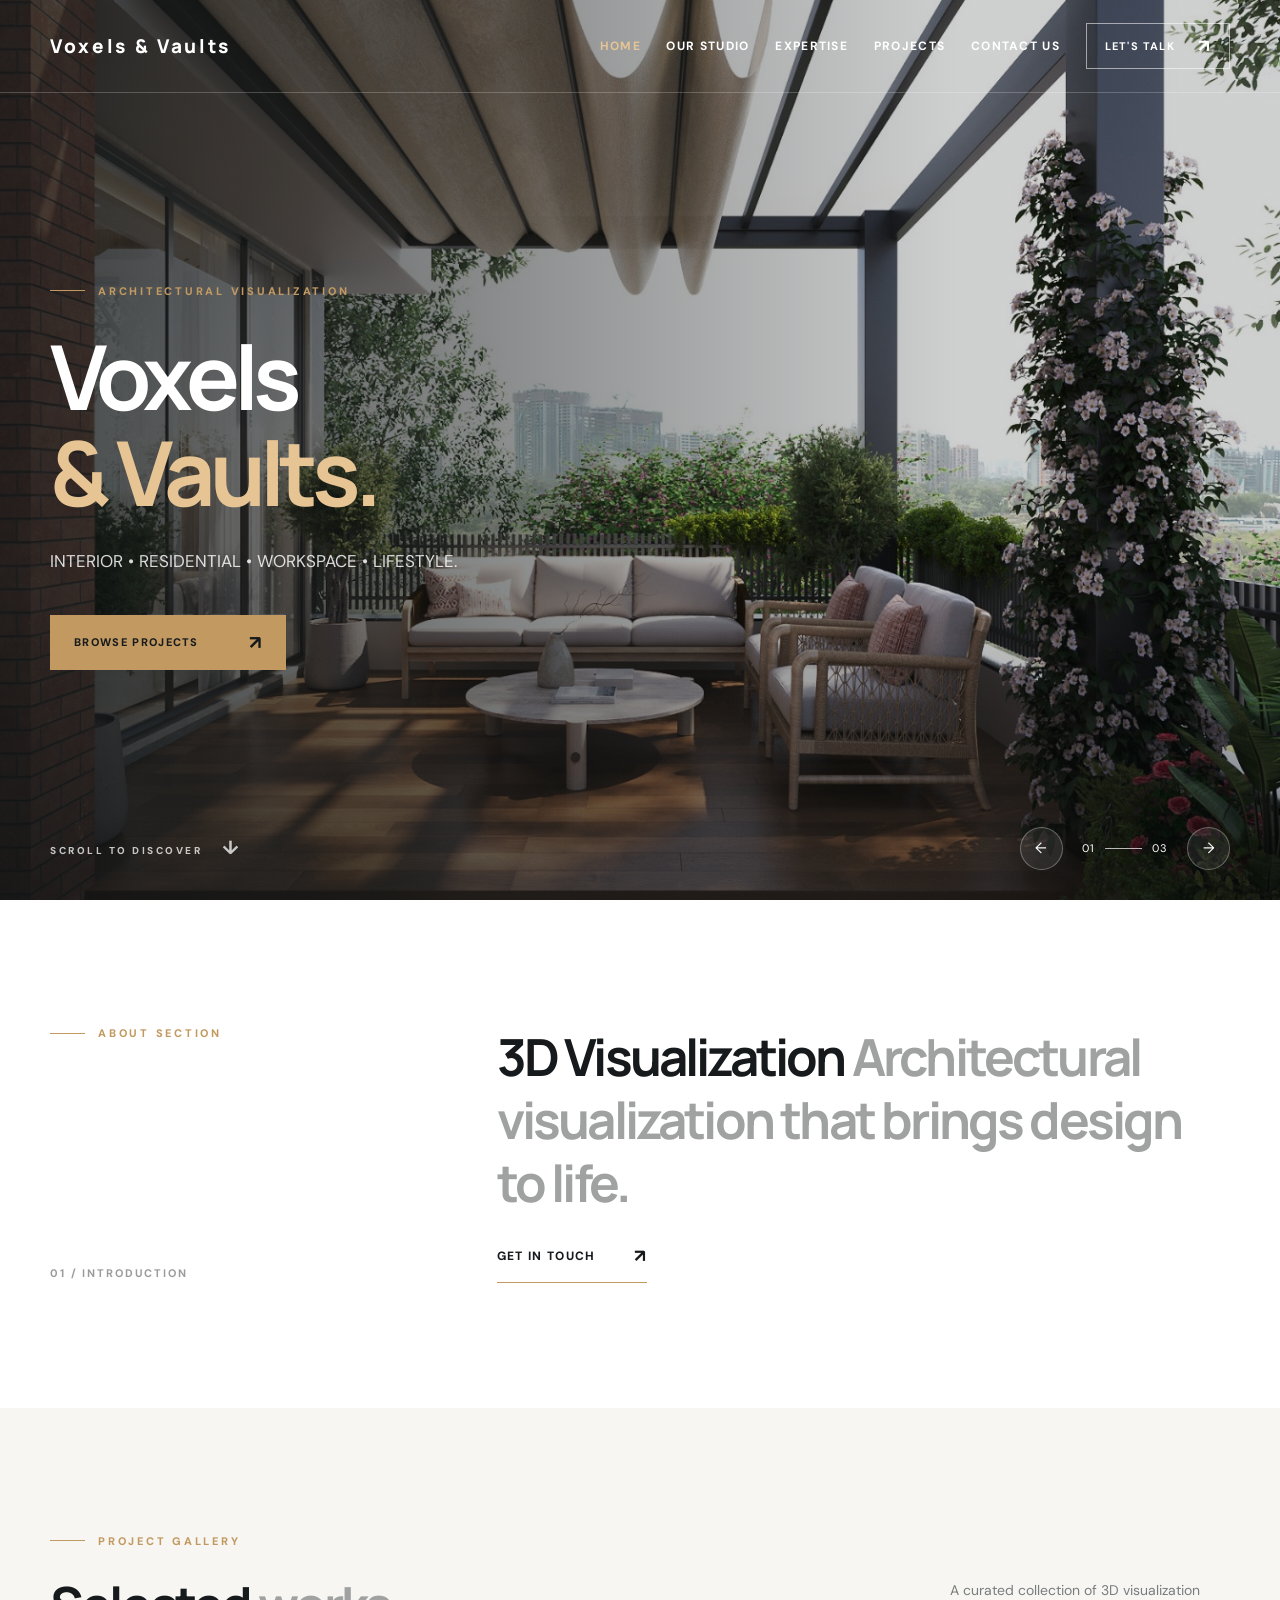
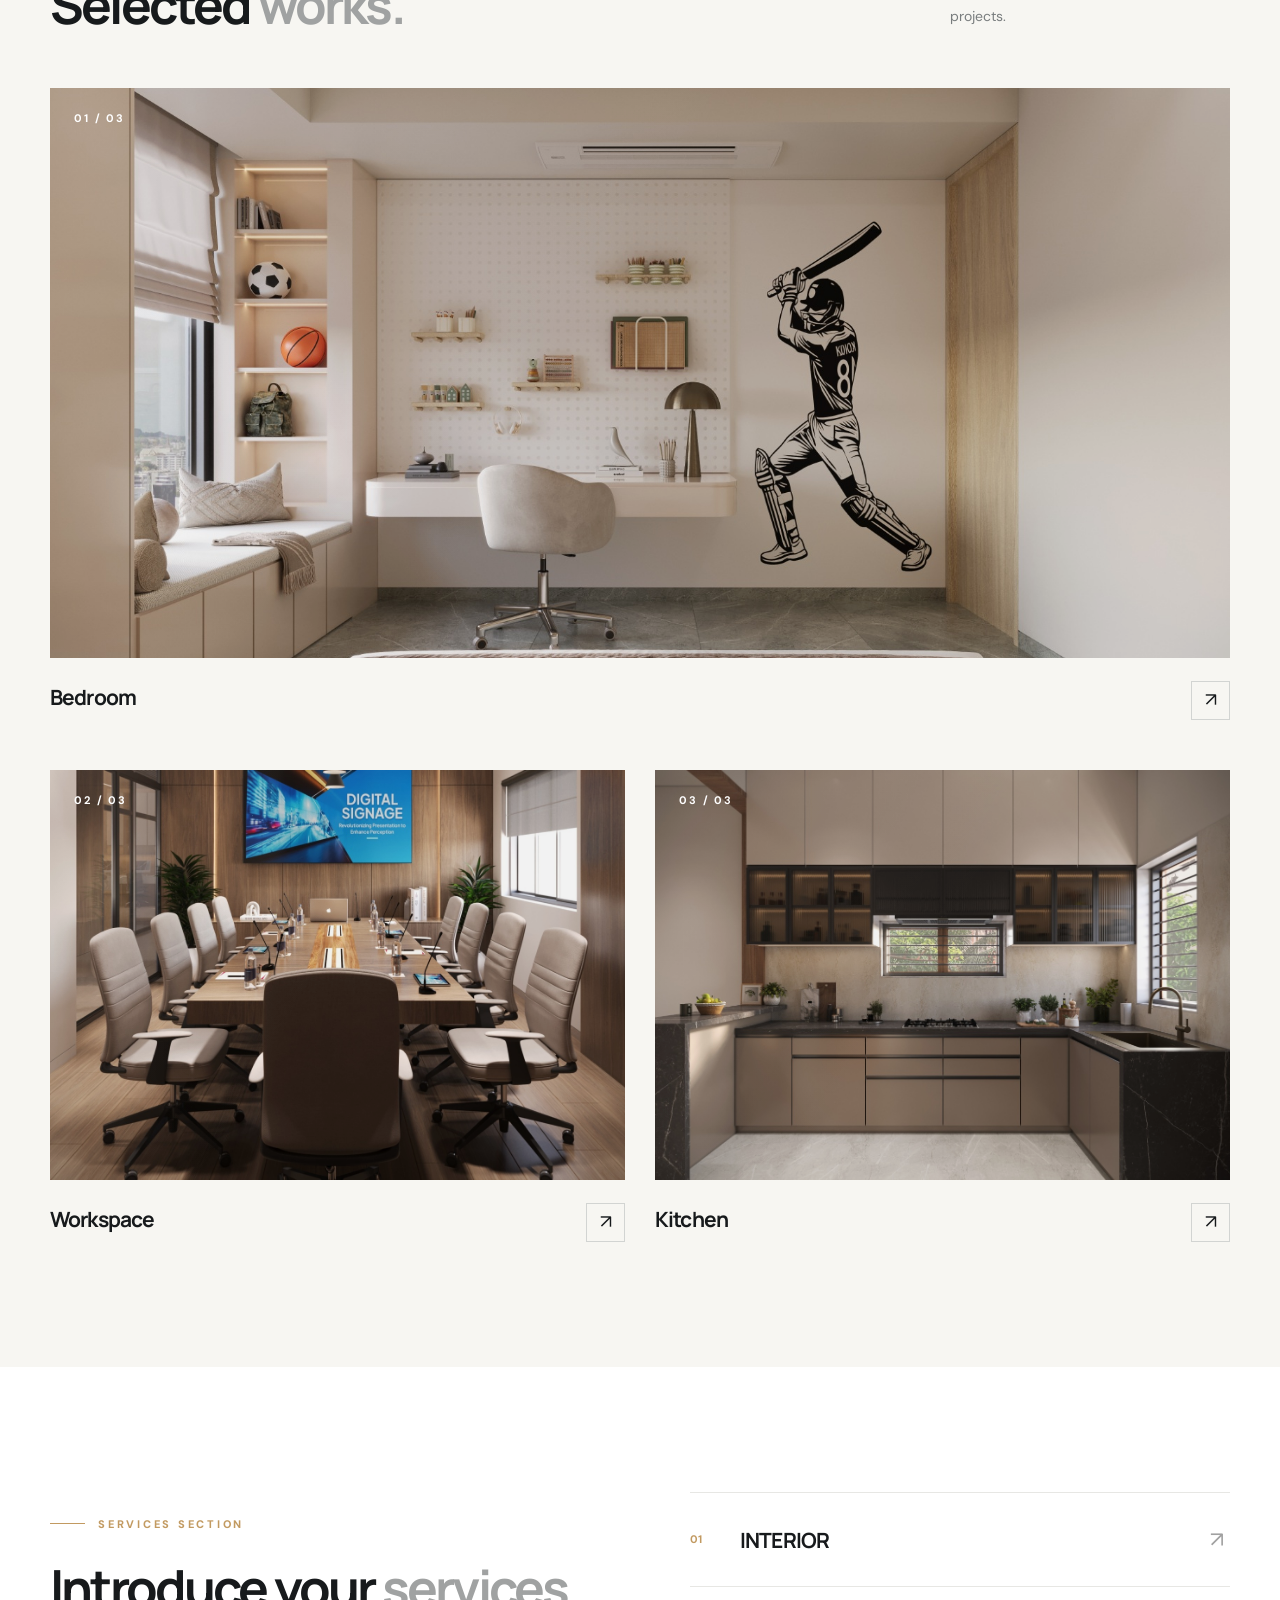
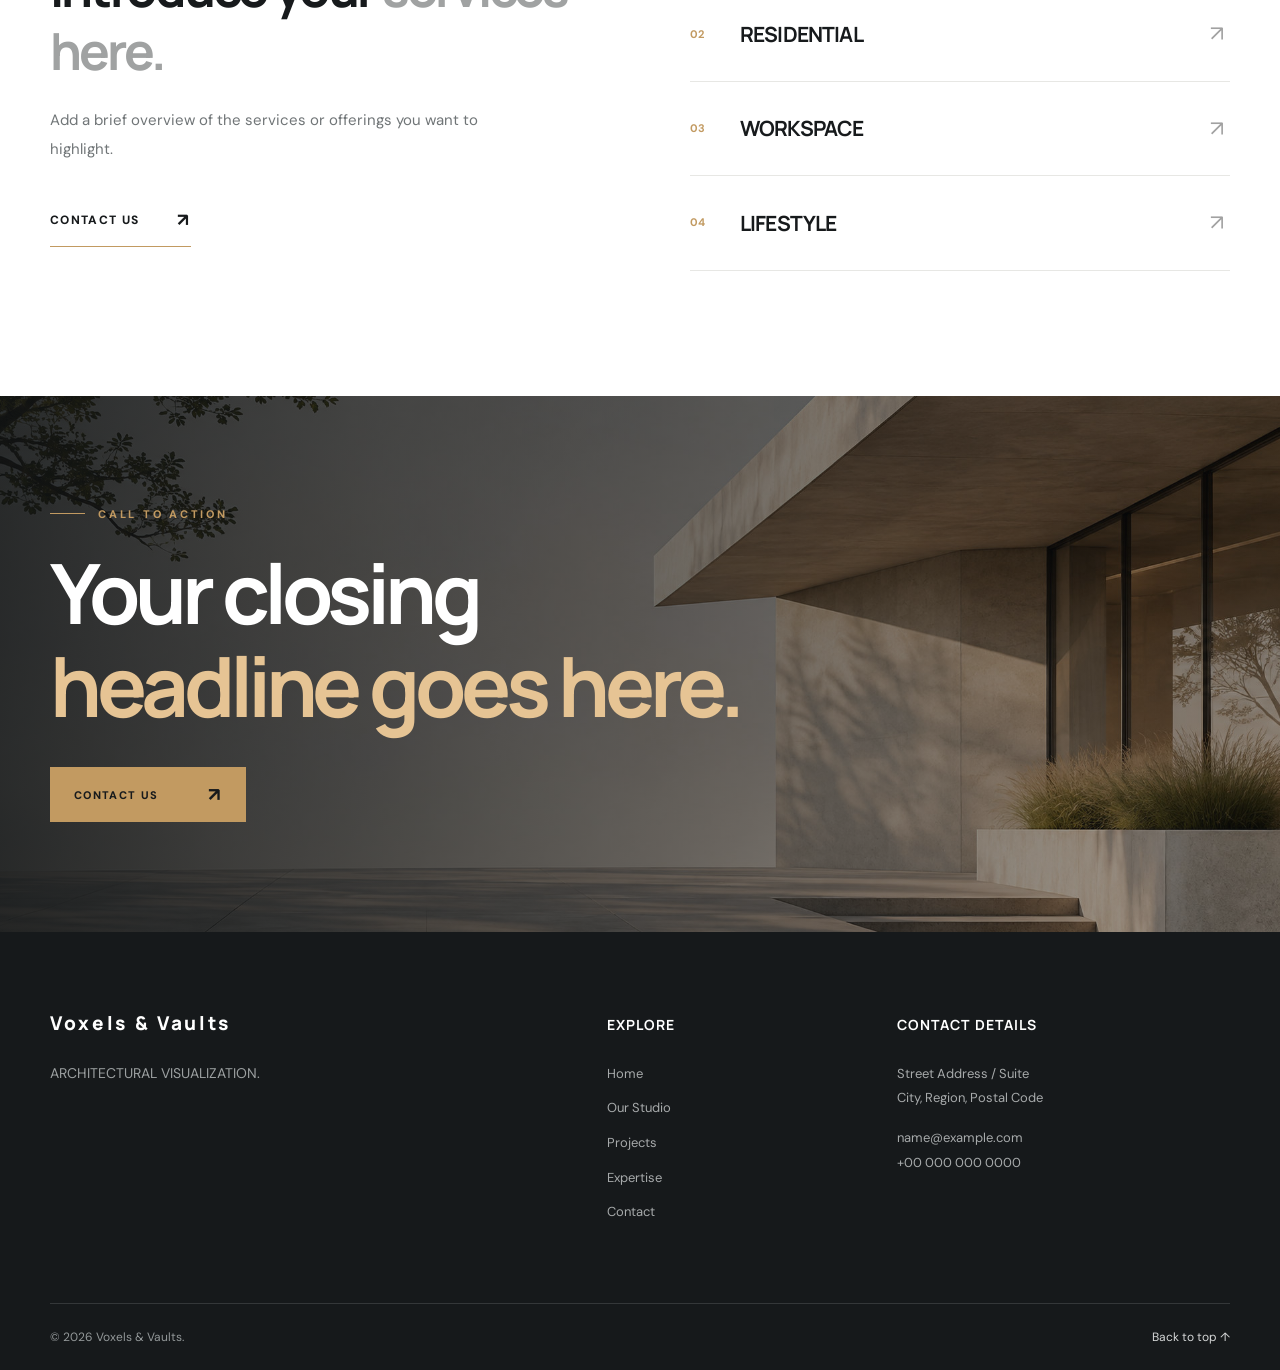
==== index.html @ 80531d49 "add images" ====
<!DOCTYPE html>
<html lang="en">
<head>
  <meta charset="UTF-8">
  <meta name="viewport" content="width=device-width, initial-scale=1.0">
  <meta name="theme-color" content="#171a1c">
  <meta name="description" content="Portfolio website for Voxels & Vaults">
  <title>Home | Voxels & Vaults</title>
  <link rel="preconnect" href="https://fonts.googleapis.com">
  <link rel="preconnect" href="https://fonts.gstatic.com" crossorigin>
  <link href="https://fonts.googleapis.com/css2?family=DM+Sans:wght@400;500;600;700&family=Manrope:wght@400;500;600;700;800&display=swap" rel="stylesheet">
  <link rel="stylesheet" href="css/style.css">
  <script defer src="js/main.js"></script>
</head>
<body class="page-home">
  <a class="skip-link" href="#main">Skip to content</a>

  <!-- Shared header: copy to any future page. -->
  <header class="site-header" id="siteHeader">
    <div class="container header-inner">
      <a class="brand" href="index.html" aria-label="Your Studio home"><span class="brand-name">Voxels & Vaults</span></a>
      <button class="menu-toggle" type="button" aria-controls="primaryNav" aria-expanded="false" aria-label="Open menu">
        <span></span><span></span><span></span>
      </button>
      <nav class="primary-nav" id="primaryNav" aria-label="Main navigation">
        <a href="index.html" aria-current="page">Home</a>
        <!-- Future pages can be added here. Do not leave broken / dead links. -->
        <a href="#studio">Our Studio</a>
        <a href="#expertise">Expertise</a>
        <a href="#projects">Projects</a>
        <a href="contact.html">Contact Us</a>
        <a class="nav-cta" href="contact.html">Let's Talk <span aria-hidden="true">↗</span></a>
      </nav>
    </div>
  </header>

  <main id="main">
    <!-- Home hero. Replace hero-01.jpg, hero-02.jpg and hero-03.jpg in assets/images/. -->
    <section class="hero" aria-label="Featured architecture">
      <div class="hero-slider" id="heroSlider">
        <div class="hero-slide image-surface is-active" data-image="assets/images/hero-01.jpg" aria-hidden="false">
          <span class="image-placeholder">assets/images/hero-01.jpg</span>
        </div>
        <div class="hero-slide image-surface" data-image="assets/images/hero-02.jpg" aria-hidden="true">
          <span class="image-placeholder">assets/images/hero-02.jpg</span>
        </div>
        <div class="hero-slide image-surface" data-image="assets/images/hero-03.jpg" aria-hidden="true">
          <span class="image-placeholder">assets/images/hero-03.jpg</span>
        </div>
      </div>
      <div class="hero-scrim" aria-hidden="true"></div>
      <div class="container hero-content">
        <p class="eyebrow hero-eyebrow"><span class="eyebrow-line"></span> ARCHITECTURAL VISUALIZATION</p>
        <h1>Voxels<br><em>& Vaults.</em></h1>
        <p class="hero-description">INTERIOR • RESIDENTIAL • WORKSPACE • LIFESTYLE.</p>
        <a class="button button-accent" href="#projects">Browse Projects <span aria-hidden="true">↗</span></a>
      </div>
      <div class="hero-bottom container">
        <span class="vertical-label">SCROLL TO DISCOVER <span aria-hidden="true">↓</span></span>
        <div class="slider-controls" aria-label="Hero slideshow controls">
          <button class="slider-arrow" type="button" id="prevSlide" aria-label="Previous image">←</button>
          <div class="slider-count"><span id="currentSlide">01</span><span class="slider-count-line"></span><span>03</span></div>
          <button class="slider-arrow" type="button" id="nextSlide" aria-label="Next image">→</button>
        </div>
      </div>
    </section>

    <section class="intro-section section-pad" id="studio">
      <div class="container intro-grid">
        <div class="intro-label reveal">
          <p class="eyebrow"><span class="eyebrow-line"></span> ABOUT SECTION</p>
          <p class="section-index">01 / INTRODUCTION</p>
        </div>
        <div class="intro-copy reveal">
          <h2 class="section-title">3D Visualization  <span>Architectural visualization that brings design to life.</span></h2>
          <a class="text-link" href="contact.html">Get in touch <span aria-hidden="true">↗</span></a>
        </div>
      </div>
    </section>

    <section class="showcase-section section-pad" id="projects">
      <div class="container">
        <div class="section-heading reveal">
          <div>
            <p class="eyebrow"><span class="eyebrow-line"></span> PROJECT GALLERY</p>
            <h2 class="section-title">Selected <span>works.</span></h2>
          </div>
          <p>A curated collection of 3D visualization projects.</p>
        </div>
        <div class="project-grid">
          <article class="project-card project-card-wide reveal">
            <div class="project-image image-surface" data-image="assets/images/project-01.jpg">
              <span class="image-placeholder">assets/images/project-01.jpg</span>
              <span class="project-number">01 / 03</span>
            </div>
            <div class="project-meta"><div><h3>Bedroom</h3></div><span class="project-arrow" aria-hidden="true">↗</span></div>
          </article>
          <article class="project-card reveal">
            <div class="project-image image-surface" data-image="assets/images/project-02.jpg">
              <span class="image-placeholder">assets/images/project-02.jpg</span>
              <span class="project-number">02 / 03</span>
            </div>
            <div class="project-meta"><div><h3>Workspace</h3></div><span class="project-arrow" aria-hidden="true">↗</span></div>
          </article>
          <article class="project-card reveal">
            <div class="project-image image-surface" data-image="assets/images/project-03.jpg">
              <span class="image-placeholder">assets/images/project-03.jpg</span>
              <span class="project-number">03 / 03</span>
            </div>
            <div class="project-meta"><div><h3>Kitchen</h3></div><span class="project-arrow" aria-hidden="true">↗</span></div>
          </article>
        </div>
      </div>
    </section>

    <section class="expertise-section section-pad" id="expertise">
      <div class="container expertise-grid">
        <div class="reveal">
          <p class="eyebrow"><span class="eyebrow-line"></span> SERVICES SECTION</p>
          <h2 class="section-title">Introduce your <span>services here.</span></h2>
          <p class="expertise-lead">Add a brief overview of the services or offerings you want to highlight.</p>
          <a class="text-link" href="contact.html">Contact us <span aria-hidden="true">↗</span></a>
        </div>
        <div class="services-list reveal">
          <div class="service-row"><span class="service-num">01</span><h3>INTERIOR</h3><span aria-hidden="true">↗</span></div>
          <div class="service-row"><span class="service-num">02</span><h3>RESIDENTIAL</h3><span aria-hidden="true">↗</span></div>
          <div class="service-row"><span class="service-num">03</span><h3>WORKSPACE</h3><span aria-hidden="true">↗</span></div>
          <div class="service-row"><span class="service-num">04</span><h3>LIFESTYLE</h3><span aria-hidden="true">↗</span></div>
        </div>
      </div>
    </section>

    <section class="statement-section">
      <div class="statement-image image-surface" data-image="assets/images/statement.jpg">
        <span class="image-placeholder">assets/images/statement.jpg</span>
      </div>
      <div class="statement-overlay" aria-hidden="true"></div>
      <div class="container statement-content reveal">
        <p class="eyebrow"><span class="eyebrow-line"></span> CALL TO ACTION</p>
        <h2>Your closing<br><em>headline goes here.</em></h2>
        <a class="button button-accent" href="contact.html">Contact Us <span aria-hidden="true">↗</span></a>
      </div>
    </section>
  </main>

  <footer class="site-footer">
    <div class="container">
      <div class="footer-main">
        <div class="footer-about">
          <a class="brand brand-footer" href="index.html" aria-label="Your Studio home"><span class="brand-name">Voxels & Vaults</span></a>
          <p>ARCHITECTURAL VISUALIZATION.</p>
        </div>
        <div class="footer-column"><h3>Explore</h3><a href="index.html">Home</a><a href="index.html#studio">Our Studio</a><a href="index.html#projects">Projects</a><a href="index.html#expertise">Expertise</a><a href="contact.html">Contact</a></div>
        <div class="footer-column footer-contact"><h3>Contact details</h3><p>Street Address / Suite<br>City, Region, Postal Code</p><p>name@example.com<br>+00 000 000 0000</p></div>
      </div>
      <div class="footer-bottom"><span>© <span data-year>2026</span> Voxels & Vaults.</span><a href="#main">Back to top ↑</a></div>
    </div>
  </footer>
</body>
</html>
---- css/style.css ----
/* ==========================================
   GENERIC STUDIO WEBSITE / EDITABLE PLACEHOLDERS
   All imagery is loaded from /assets/images/
   Edit the data-image values in the HTML.
   ========================================== */
:root{--ink:#171a1c;--dark:#16191b;--dark-2:#212527;--soft:#f7f6f2;--white:#fff;--muted:#73787b;--line:#e7e7e4;--accent:#c29a61;--accent-light:#e6c494;--font-heading:'Manrope',Arial,sans-serif;--font-body:'DM Sans',Arial,sans-serif;--max:1320px;--header-h:92px}
*,*::before,*::after{box-sizing:border-box}
html{scroll-behavior:smooth;scroll-padding-top:90px}
body{margin:0;background:var(--white);color:var(--ink);font-family:var(--font-body);font-size:15px;line-height:1.7;-webkit-font-smoothing:antialiased}
body.menu-open{overflow:hidden}
img,svg{display:block;max-width:100%}a{text-decoration:none;color:inherit}button,input,textarea,select{font:inherit}button{cursor:pointer}h1,h2,h3,p{margin-top:0}h1,h2,h3{font-family:var(--font-heading);line-height:1.15}::selection{background:var(--accent);color:var(--white)}
.container{width:min(calc(100% - 100px),var(--max));margin-inline:auto}
.skip-link{position:absolute;z-index:9999;left:1rem;top:-200px;background:#fff;padding:12px 20px;color:#111}.skip-link:focus{top:1rem}
.site-header{position:absolute;top:0;left:0;width:100%;z-index:100;color:#fff;border-bottom:1px solid rgba(255,255,255,.21);transition:background .28s,border-color .28s,box-shadow .28s}
.site-header.is-scrolled,.page-contact .site-header.is-scrolled{position:fixed;background:rgba(22,25,27,.97);border-color:rgba(255,255,255,.1);box-shadow:0 10px 25px rgba(0,0,0,.08);backdrop-filter:blur(18px)}
.header-inner{height:var(--header-h);display:flex;align-items:center;justify-content:space-between;gap:30px}
.brand{display:inline-flex;gap:12px;align-items:center;flex-shrink:0;color:#fff}
.brand-name{font-family:var(--font-heading);font-size:19px;font-weight:800;letter-spacing:.14em;line-height:1.2}
.primary-nav{height:100%;display:flex;align-items:center;gap:clamp(15px,2vw,33px)}.primary-nav>a:not(.nav-cta){font-size:12px;font-weight:700;text-transform:uppercase;letter-spacing:.11em;white-space:nowrap;transition:color .2s}.primary-nav>a:hover,.primary-nav>a[aria-current="page"]{color:var(--accent-light)}.nav-cta{display:inline-flex;align-items:center;gap:23px;padding:13px 18px;border:1px solid rgba(255,255,255,.55);font-size:11px;letter-spacing:.11em;font-weight:700;text-transform:uppercase;white-space:nowrap;transition:background .2s,color .2s,border-color .2s}.nav-cta:hover{background:var(--accent);border-color:var(--accent);color:var(--dark)}.nav-cta span{font-size:18px;line-height:1}
.menu-toggle{display:none;border:0;background:transparent;width:42px;height:42px;padding:10px;position:relative;z-index:102}.menu-toggle span{width:24px;height:2px;background:#fff;display:block;margin:5px 0;transition:transform .25s,opacity .25s}
.eyebrow{display:flex;align-items:center;gap:13px;color:var(--accent);font-size:11px;letter-spacing:.25em;font-weight:800;line-height:1.5;margin:0 0 24px}.eyebrow-line{display:inline-block;width:35px;height:1px;background:currentColor;flex-shrink:0}.section-pad{padding-block:125px}.section-title{font-size:clamp(33px,4vw,58px);font-weight:700;letter-spacing:-.055em;line-height:1.23;margin:0}.section-title span{color:#a0a2a2}.text-link{display:inline-flex;align-items:center;gap:38px;margin-top:27px;padding-bottom:10px;border-bottom:1px solid var(--accent);font-size:12px;letter-spacing:.11em;text-transform:uppercase;font-weight:800;transition:gap .2s,color .2s}.text-link:hover{gap:50px;color:var(--accent)}.text-link span{font-size:18px}
.button{display:inline-flex;align-items:center;justify-content:space-between;gap:50px;padding:17px 24px;min-height:55px;border:0;border-radius:0;font-weight:800;font-size:11px;letter-spacing:.12em;text-transform:uppercase;transition:transform .2s,background .2s,color .2s}.button:hover{transform:translateY(-3px)}.button span{font-size:19px;line-height:1}.button-accent{background:var(--accent);color:#171a1c}.button-accent:hover{background:var(--accent-light)}
/* Image slots have a deliberate gradient placeholder; adding the file switches to the actual image. */
.image-surface{position:relative;background-color:#515857;background-image:linear-gradient(145deg,#333e42 0%,#7e8580 55%,#343d41 100%);background-size:cover;background-position:center;overflow:hidden}.image-surface::after{content:"";position:absolute;inset:0;pointer-events:none;background:linear-gradient(120deg,rgba(255,255,255,.035),transparent 50%)}.image-surface.has-image{background-color:#515857;background-repeat:no-repeat;background-position:center;background-size:cover}.image-placeholder{position:absolute;bottom:19px;left:22px;z-index:2;border:1px solid rgba(255,255,255,.3);color:rgba(255,255,255,.72);font-size:10px;font-weight:600;letter-spacing:.07em;padding:5px 9px;background:rgba(0,0,0,.22);backdrop-filter:blur(6px);pointer-events:none}.has-image .image-placeholder{display:none}
/* Hero */
.hero{height:min(930px,100svh);min-height:680px;background:#252c2f;position:relative;color:#fff;overflow:hidden}.hero-slider,.hero-slide,.hero-scrim{position:absolute;inset:0}.hero-slide{opacity:0;transform:scale(1.045);transition:opacity 1.2s ease,transform 7s ease;pointer-events:none}.hero-slide.is-active{opacity:1;transform:scale(1);pointer-events:auto}.hero-slide .image-placeholder{left:auto;right:30px;bottom:28px}.hero-scrim{background:linear-gradient(90deg,rgba(14,18,19,.79),rgba(14,18,19,.20) 75%),linear-gradient(0deg,rgba(13,16,17,.4),transparent 38%);pointer-events:none}.hero-content{position:relative;z-index:3;display:flex;flex-direction:column;align-items:flex-start;justify-content:center;height:100%;padding-top:83px;padding-bottom:30px}.hero-eyebrow{margin-bottom:29px}.hero h1{font-size:clamp(53px,7vw,110px);letter-spacing:-.065em;line-height:1.07;font-weight:700;margin:0 0 25px}.hero h1 em,.statement-content h2 em,.page-banner h1 em{font-style:normal;color:var(--accent-light)}.hero-description{max-width:500px;color:rgba(255,255,255,.83);font-size:17px;line-height:1.9;margin-bottom:38px}.hero-bottom{position:absolute;z-index:4;bottom:30px;left:50%;transform:translateX(-50%);display:flex;justify-content:space-between;align-items:center}.vertical-label{font-size:10px;letter-spacing:.25em;font-weight:800;color:rgba(255,255,255,.75)}.vertical-label span{display:inline-block;margin-left:15px;font-size:19px}.slider-controls{display:flex;align-items:center;gap:19px}.slider-arrow{width:43px;height:43px;background:rgba(255,255,255,.08);border:1px solid rgba(255,255,255,.3);border-radius:50%;color:#fff;display:grid;place-items:center;transition:background .2s}.slider-arrow:hover{background:var(--accent);color:#16191b}.slider-count{display:flex;gap:10px;align-items:center;letter-spacing:.1em;font-size:11px}.slider-count-line{display:block;width:37px;height:1px;background:rgba(255,255,255,.7)}
/* Intro */
.intro-grid{display:grid;grid-template-columns:1fr 2fr;gap:80px}.intro-label{display:flex;flex-direction:column;justify-content:space-between}.section-index{font-size:11px;letter-spacing:.17em;font-weight:700;color:#9b9b9b;margin:0}.intro-copy .section-title{max-width:850px}.intro-copy>p{max-width:680px;color:#676d70;line-height:1.95;font-size:16px;margin:25px 0 0}
/* Projects */
.showcase-section{background:var(--soft)}.section-heading{display:flex;justify-content:space-between;align-items:end;gap:60px;margin-bottom:52px}.section-heading .section-title{max-width:650px}.section-heading>p{max-width:280px;color:#797d7e;font-size:14px;line-height:1.85;margin-bottom:6px}.project-grid{display:grid;grid-template-columns:1fr 1fr;column-gap:30px;row-gap:50px}.project-card-wide{grid-column:1/-1}.project-image{height:410px;transition:filter .3s}.project-card-wide .project-image{height:570px}.project-image::before{content:"";position:absolute;inset:0;background:rgba(0,0,0,.05);transition:background .3s}.project-card:hover .project-image::before{background:rgba(0,0,0,.19)}.project-number{position:absolute;top:21px;left:24px;z-index:1;letter-spacing:.17em;font-size:11px;color:#fff;font-weight:700}.project-meta{padding-top:23px;display:flex;align-items:center;justify-content:space-between}.project-meta h3{font-size:21px;letter-spacing:-.04em;margin:0 0 7px}.project-meta p{color:#858989;margin:0;font-size:12px;letter-spacing:.12em;text-transform:uppercase}.project-arrow{width:39px;height:39px;border:1px solid #d2d4d2;display:grid;place-items:center;font-size:19px;transition:background .2s,color .2s}.project-card:hover .project-arrow{background:var(--ink);color:#fff}
/* Expertise */
.expertise-grid{display:grid;grid-template-columns:1fr 1fr;gap:100px;align-items:center}.expertise-lead{max-width:440px;color:#707577;line-height:1.9;margin-top:24px}.services-list{border-top:1px solid var(--line)}.service-row{display:grid;grid-template-columns:35px 1fr 20px;align-items:center;gap:15px;padding:28px 0;border-bottom:1px solid var(--line)}.service-num{color:var(--accent);font-size:11px;font-weight:700}.service-row h3{font-size:21px;letter-spacing:-.04em;margin:0}.service-row>span:last-child{font-size:22px;color:#a1a1a1}
/* CTA */
.statement-section{min-height:530px;position:relative;display:flex;align-items:center;background:#2b3537;color:#fff;overflow:hidden}.statement-image,.statement-overlay{position:absolute;inset:0}.statement-overlay{background:linear-gradient(90deg,rgba(12,16,18,.87),rgba(12,16,18,.35))}.statement-content{position:relative;z-index:2;padding-block:110px}.statement-content h2{font-size:clamp(45px,6.5vw,85px);letter-spacing:-.06em;line-height:1.12;margin:0 0 35px}.statement-content .image-placeholder{display:none}
/* Contact page */
.page-banner{position:relative;height:450px;background:#303b3d;color:#fff}.page-banner-image,.page-banner-scrim{position:absolute;inset:0}.page-banner-scrim{background:linear-gradient(90deg,rgba(15,18,19,.84),rgba(15,18,19,.29))}.page-banner-content{position:relative;z-index:2;height:100%;padding-top:105px;display:flex;align-items:flex-start;justify-content:center;flex-direction:column}.page-banner h1{font-size:clamp(57px,7vw,98px);letter-spacing:-.065em;margin:0 0 22px}.breadcrumbs{display:flex;gap:12px;align-items:center;color:rgba(255,255,255,.75);font-size:12px;letter-spacing:.09em;text-transform:uppercase}.breadcrumbs a:hover{color:var(--accent-light)}.breadcrumbs span:nth-child(2){color:var(--accent)}
.contact-heading{text-align:center;max-width:650px;margin:0 auto 62px}.contact-heading .eyebrow{justify-content:center}.contact-heading>p:last-child{margin:22px auto 0;color:#777c7e;line-height:1.85;max-width:560px}.contact-cards{display:grid;grid-template-columns:repeat(3,1fr);gap:25px}.contact-card{border:1px solid #e7e7e5;padding:39px 35px 35px;min-height:315px;transition:transform .25s,box-shadow .25s,border-color .25s}.contact-card:hover{transform:translateY(-5px);box-shadow:0 20px 55px rgba(10,20,20,.06);border-color:#d2c4b0}.contact-icon{display:grid;place-items:center;width:57px;height:57px;border:1px solid #dac4a4;color:#a77b43;margin-bottom:27px}.contact-icon svg{width:25px;height:25px}.contact-card h3{font-size:20px;letter-spacing:-.035em;margin:0 0 16px}.contact-card p{color:#74797b;font-size:14px;line-height:1.85;min-height:75px;margin:0 0 24px}.contact-card p a:hover{color:var(--accent)}.contact-card-hint{display:inline-block;color:var(--accent);font-size:11px;letter-spacing:.13em;text-transform:uppercase;font-weight:800;border-bottom:1px solid var(--accent);padding-bottom:7px}
.enquiry-section{background:var(--soft)}.enquiry-grid{display:grid;grid-template-columns:.8fr 1.2fr;gap:100px;align-items:start}.enquiry-aside>p:nth-of-type(2){font-size:15px;line-height:1.95;color:#717779;max-width:440px;margin:25px 0 34px}.enquiry-image{height:295px}.form-panel{background:#fff;padding:52px 48px;box-shadow:0 18px 50px rgba(28,34,34,.045)}.form-panel-heading{margin-bottom:32px}.form-panel-heading h3{font-size:26px;letter-spacing:-.04em;margin:0 0 8px}.form-panel-heading p{color:#7f8383;font-size:13px;margin:0}.form-row{display:grid;grid-template-columns:1fr 1fr;gap:20px}.field{margin-bottom:23px}.field label{display:block;margin-bottom:9px;font-size:12px;letter-spacing:.03em;font-weight:700}.field label span{color:#b78546}.field input,.field textarea,.field select{width:100%;outline:0;border:1px solid #e2e5e4;padding:14px 15px;background:#fbfbfa;color:#242728;border-radius:0;transition:border-color .2s,box-shadow .2s;font-size:14px}.field input,.field select{height:50px}.field textarea{resize:vertical;min-height:125px}.field input:focus,.field textarea:focus,.field select:focus{border-color:var(--accent);box-shadow:0 0 0 3px rgba(194,154,97,.11)}.field input::placeholder,.field textarea::placeholder{color:#a3a7a7}.form-footer{display:flex;justify-content:space-between;align-items:center;gap:20px;margin-top:5px}.form-note{font-size:12px;color:#868989;max-width:220px;margin:0;line-height:1.5}.form-status{padding:12px 15px;margin:25px 0 0;border:1px solid #d4c2aa;background:#faf5ed;color:#674e30;font-size:13px}
/* Footer */
.site-footer{background:var(--dark);color:#fff;padding:80px 0 0}.footer-main{display:grid;grid-template-columns:1.4fr .6fr 1fr;gap:90px;padding-bottom:78px}.brand-footer{margin-bottom:25px}.footer-about p{max-width:350px;color:#9ca0a1;font-size:14px;line-height:1.9}.footer-column{display:flex;align-items:flex-start;flex-direction:column;gap:10px}.footer-column h3{font-size:14px;margin:5px 0 18px;letter-spacing:.08em;text-transform:uppercase}.footer-column>a,.footer-column>p{color:#a7aaab;font-size:13px;line-height:1.9;margin:0}.footer-column>a:hover{color:var(--accent-light)}.footer-contact p{margin-bottom:5px}.footer-bottom{border-top:1px solid rgba(255,255,255,.13);padding:23px 0;display:flex;justify-content:space-between;gap:15px;color:#939899;font-size:12px}.footer-bottom a{color:#d5d7d7}.footer-bottom a:hover{color:var(--accent-light)}
/* Entering animations; content remains visible when JS is disabled. */
.js .reveal{opacity:0;transform:translateY(26px);transition:opacity .7s ease,transform .7s ease}.js .reveal.is-visible{opacity:1;transform:translateY(0)}
@media(max-width:1150px){:root{--header-h:78px}.container{width:min(calc(100% - 60px),var(--max))}.primary-nav{gap:16px}.primary-nav>a:not(.nav-cta){font-size:10px;letter-spacing:.08em}.nav-cta{padding:11px 13px;gap:12px}.header-inner{gap:15px}.brand-name{font-size:16px}.expertise-grid,.enquiry-grid{gap:55px}.footer-main{gap:55px}}
@media(max-width:900px){.menu-toggle{display:block}.primary-nav{position:fixed;inset:0 0 auto auto;top:0;width:min(380px,100vw);height:100dvh;background:#191d1f;display:flex;flex-direction:column;align-items:stretch;justify-content:flex-start;padding:115px 38px 40px;gap:0;box-shadow:-20px 0 50px rgba(0,0,0,.1);transform:translateX(110%);transition:transform .3s;overflow-y:auto;z-index:101}.primary-nav.is-open{transform:translateX(0)}.primary-nav>a:not(.nav-cta){padding:16px 0;font-size:14px;border-bottom:1px solid rgba(255,255,255,.1)}.nav-cta{margin-top:28px;justify-content:space-between;padding:17px}.menu-toggle[aria-expanded="true"] span:nth-child(1){transform:translateY(7px) rotate(45deg)}.menu-toggle[aria-expanded="true"] span:nth-child(2){opacity:0}.menu-toggle[aria-expanded="true"] span:nth-child(3){transform:translateY(-7px) rotate(-45deg)}.intro-grid{gap:45px;grid-template-columns:1fr 2fr}.section-pad{padding-block:90px}.expertise-grid,.enquiry-grid{grid-template-columns:1fr;gap:55px}.enquiry-image{height:250px}.contact-card{padding:30px 23px}.contact-cards{gap:15px}.footer-main{grid-template-columns:1fr 1fr;gap:40px}.footer-about{grid-column:1/-1}}
@media(max-width:640px){:root{--header-h:70px}.container{width:min(calc(100% - 38px),var(--max))}.brand-name{font-size:16px}.header-inner{gap:15px}.hero{min-height:680px;height:94svh;max-height:820px}.hero-content{padding-top:75px}.hero h1{font-size:clamp(47px,10.6vw,65px);line-height:1.11}.hero-description{font-size:14px;max-width:360px;line-height:1.85}.hero-bottom{bottom:22px}.vertical-label{font-size:9px}.vertical-label span{margin-left:3px}.slider-controls{gap:9px}.slider-arrow{width:35px;height:35px}.slider-count-line{width:22px}.hero-slide .image-placeholder{right:18px;bottom:85px}.eyebrow{font-size:10px;letter-spacing:.16em}.eyebrow-line{width:25px}.section-pad{padding-block:75px}.intro-grid{grid-template-columns:1fr;gap:28px}.intro-label{display:block}.section-index{display:none}.intro-copy>p{font-size:14px}.section-heading{flex-direction:column;align-items:flex-start;gap:16px;margin-bottom:32px}.section-heading>p{max-width:440px}.section-title{font-size:clamp(33px,8vw,46px)}.project-grid{grid-template-columns:1fr;gap:32px}.project-card-wide{grid-column:auto}.project-card-wide .project-image,.project-image{height:330px}.project-meta h3{font-size:19px}.service-row{padding:22px 0}.service-row h3{font-size:19px}.statement-section{min-height:475px}.statement-content h2{font-size:48px}.page-banner{height:365px}.page-banner-content{padding-top:75px}.page-banner h1{font-size:65px}.contact-heading{text-align:left;margin-bottom:35px}.contact-heading .eyebrow{justify-content:flex-start}.contact-cards{grid-template-columns:1fr;gap:15px}.contact-card{min-height:auto;padding:28px}.contact-icon{margin-bottom:19px}.contact-card p{min-height:0;margin-bottom:21px}.form-panel{padding:30px 24px}.form-row{grid-template-columns:1fr;gap:0}.form-footer{align-items:stretch;flex-direction:column-reverse}.form-footer .button{justify-content:space-between}.form-note{max-width:none}.enquiry-image{height:230px}.site-footer{padding-top:65px}.footer-main{grid-template-columns:1fr;gap:33px;padding-bottom:50px}.footer-about{grid-column:auto}.footer-column h3{margin-bottom:7px}.footer-bottom{flex-direction:column;font-size:11px}.image-placeholder{font-size:9px;left:10px;bottom:10px}}
@media(prefers-reduced-motion:reduce){*,*::before,*::after{scroll-behavior:auto!important;animation-duration:.01ms!important;transition-duration:.01ms!important}.js .reveal{opacity:1;transform:none}}
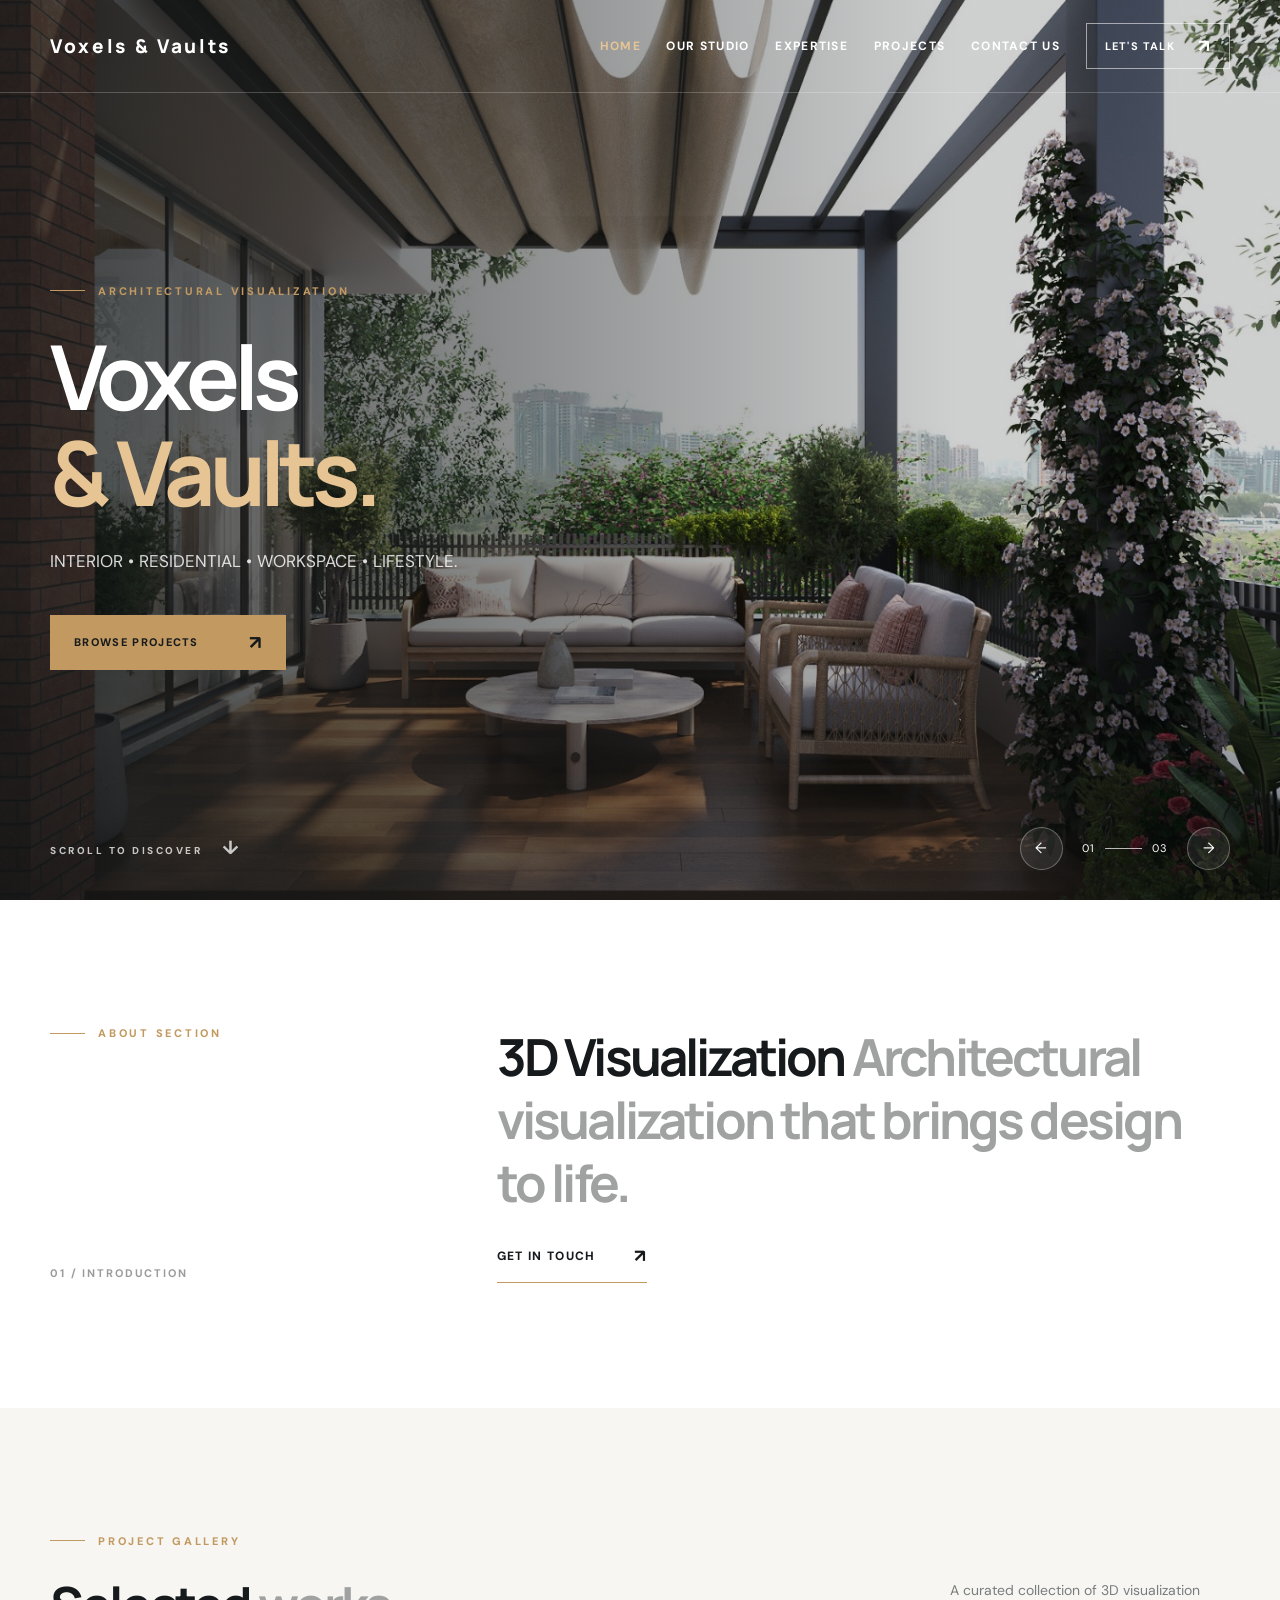
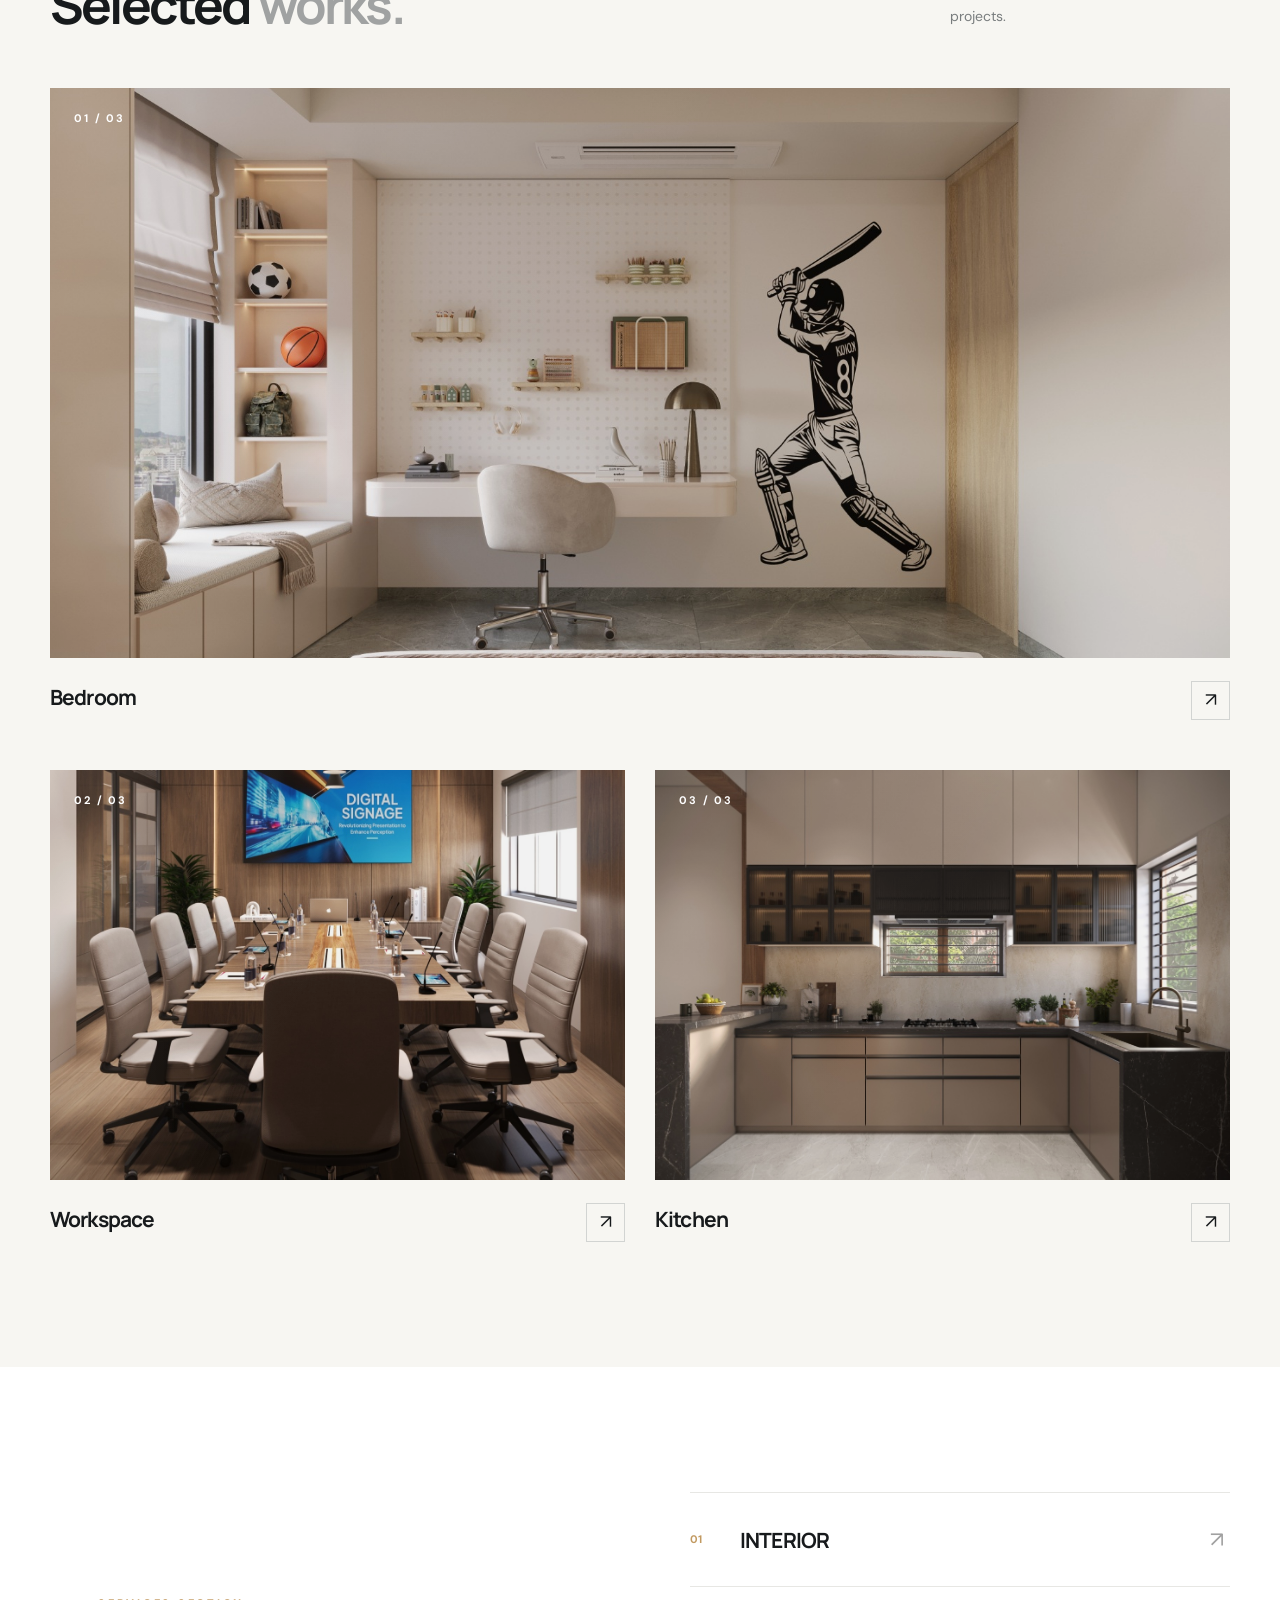
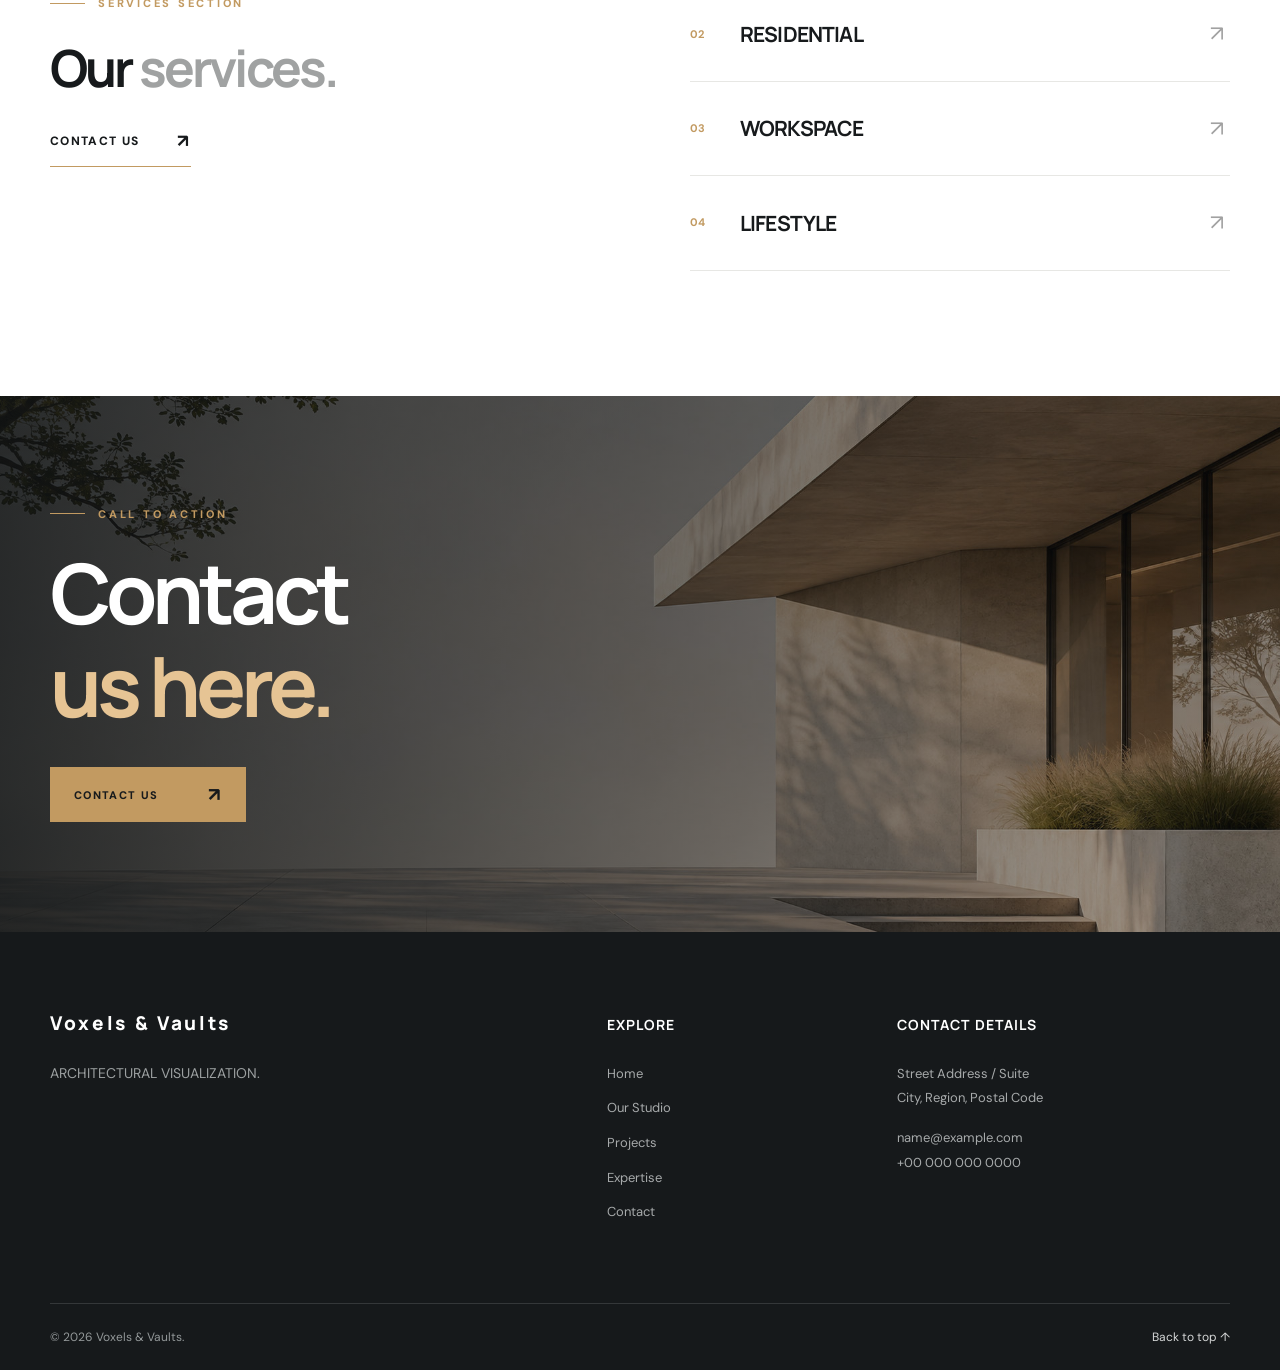
==== commit 8d8b8e08: "remove placeholder text" ====
--- a/index.html
+++ b/index.html
@@ -117,8 +117,7 @@
       <div class="container expertise-grid">
         <div class="reveal">
           <p class="eyebrow"><span class="eyebrow-line"></span> SERVICES SECTION</p>
-          <h2 class="section-title">Introduce your <span>services here.</span></h2>
-          <p class="expertise-lead">Add a brief overview of the services or offerings you want to highlight.</p>
+          <h2 class="section-title">Our <span>services. </span></h2>
           <a class="text-link" href="contact.html">Contact us <span aria-hidden="true">↗</span></a>
         </div>
         <div class="services-list reveal">
@@ -137,7 +136,7 @@
       <div class="statement-overlay" aria-hidden="true"></div>
       <div class="container statement-content reveal">
         <p class="eyebrow"><span class="eyebrow-line"></span> CALL TO ACTION</p>
-        <h2>Your closing<br><em>headline goes here.</em></h2>
+        <h2>Contact <br><em>us here.</em></h2>
         <a class="button button-accent" href="contact.html">Contact Us <span aria-hidden="true">↗</span></a>
       </div>
     </section>
